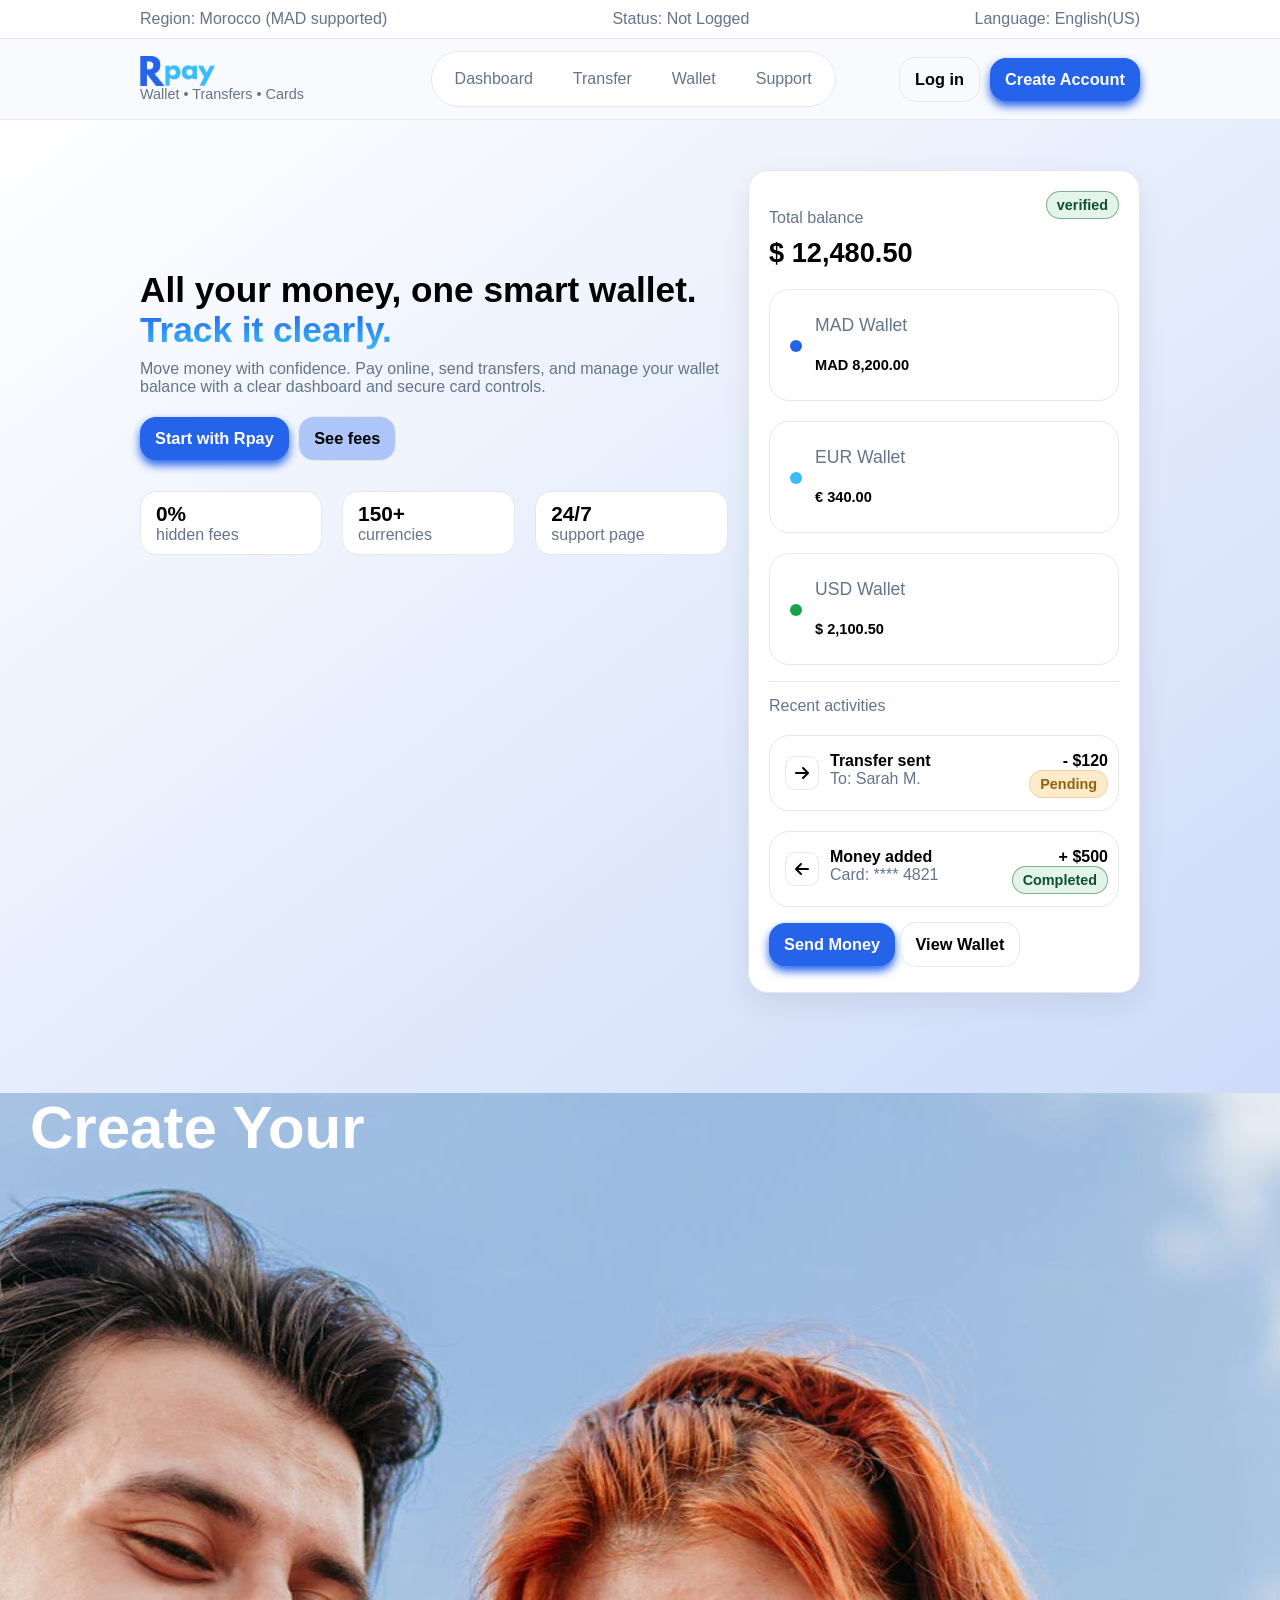
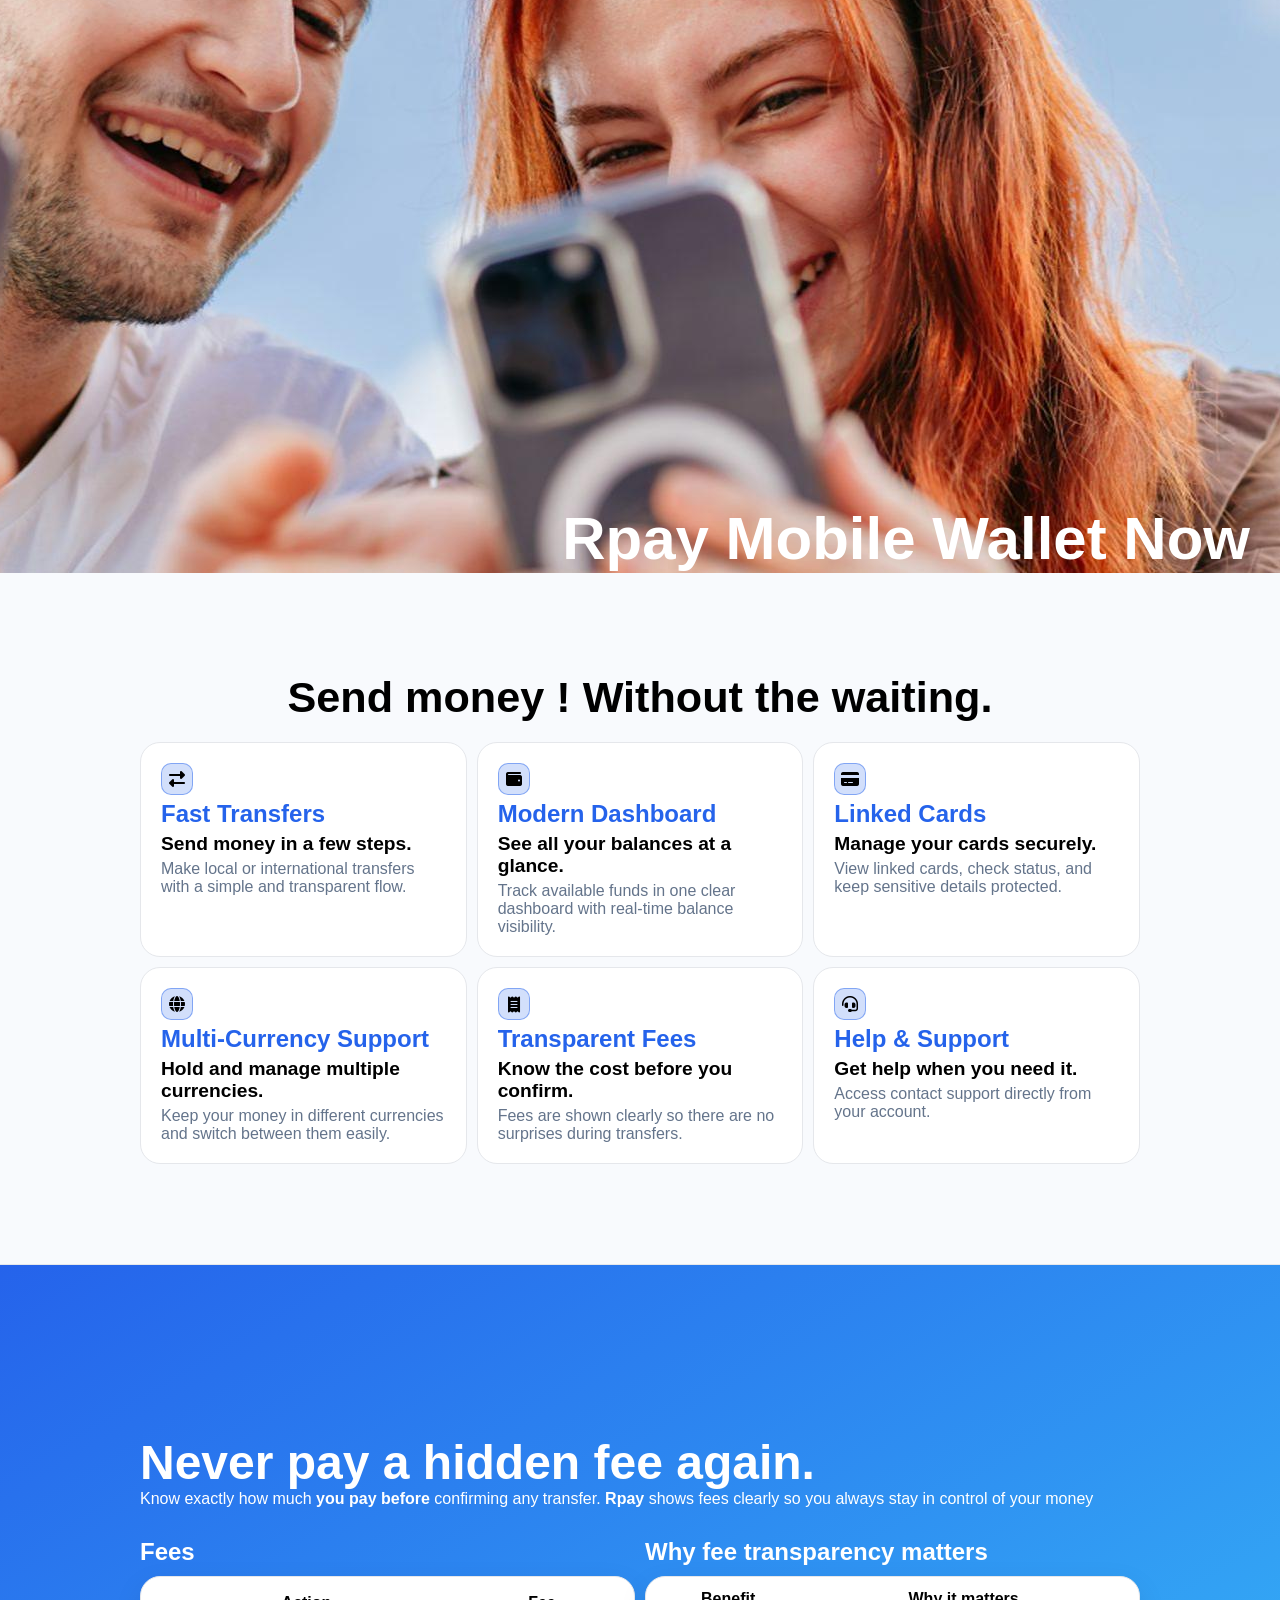
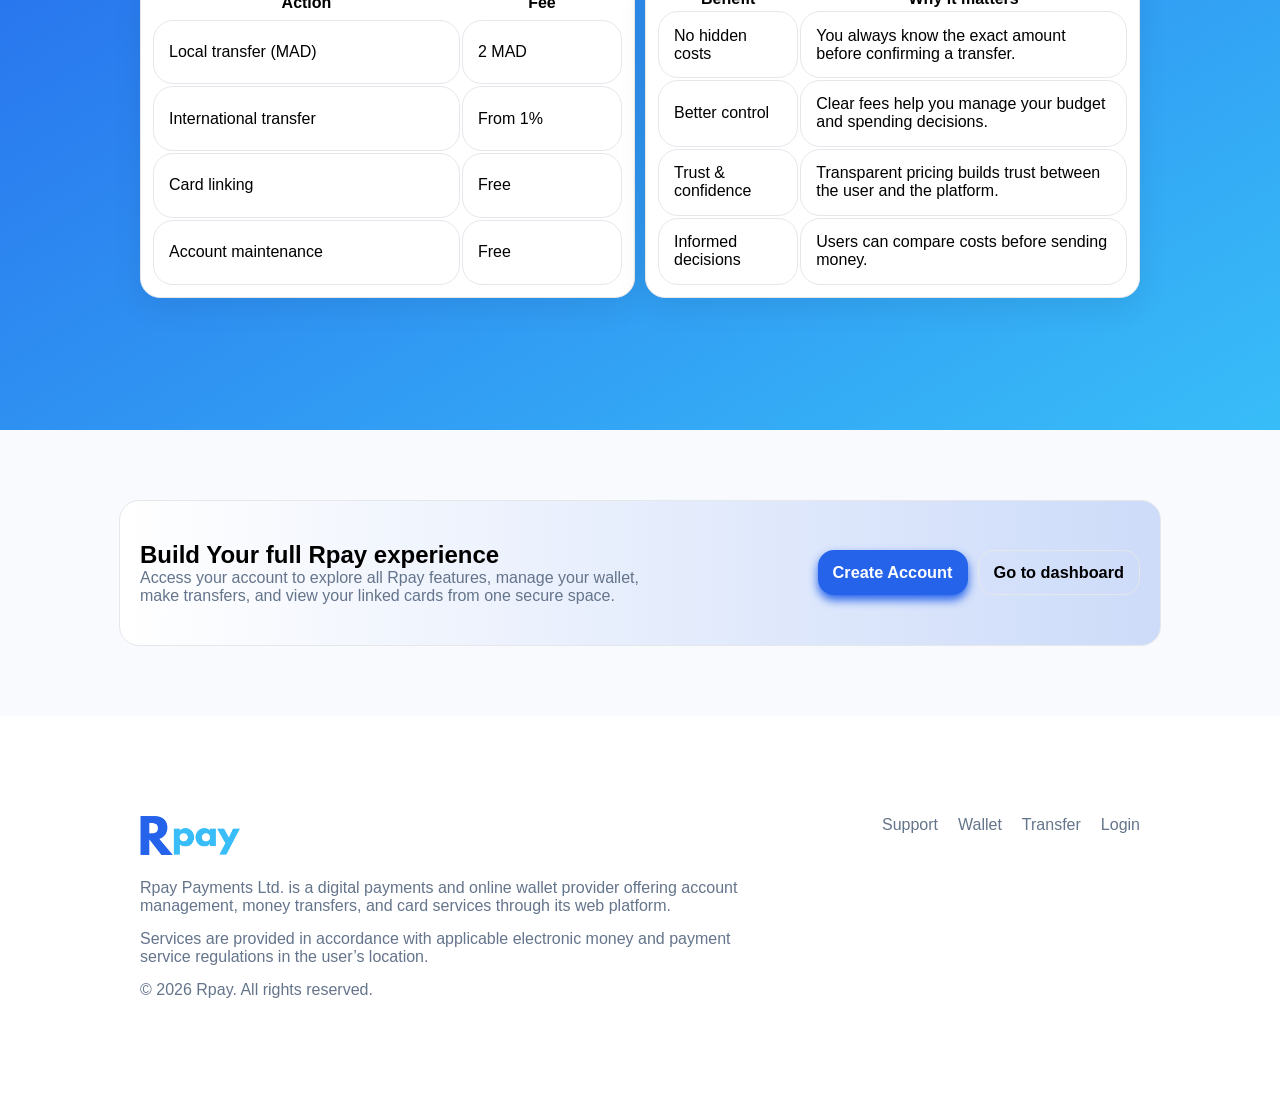
==== index.html @ e9b0b9bc "init" ====
<!DOCTYPE html>
<html lang="en">
<head>
    <meta name="Author" content="Mohammed Rahali">
    <meta name="Description" 
       content="Rpay is a modern digital wallet and online banking interface that allows users to manage balances,
        view linked cards, transfer money, and access secure financial tools through a clean and responsive web design.">
    <meta name="keywords" content="Rpay, pay, rahali pay, Wallet, Online bank">
    <meta name="viewport" content="width=device-width, initial-scale=1.0">
    <meta charset="UTF-8">
    <title>Rpay: The international Bank and Mobile Wallet</title>
    <link rel="icon" href="assets/icon/R-logo.png">
    <meta name="theme-color" content="#2563EB">
    <!-- StyleSheets -->
    <link rel="stylesheet" href="https://cdnjs.cloudflare.com/ajax/libs/font-awesome/6.5.1/css/all.min.css">
    <link rel="stylesheet" href="assets/styles/root.css">
    <link rel="stylesheet" href="assets/styles/index.css">
</head>
<body>
    <div class="home-entry-animation"><img src="assets/img/logos/Rpay.png"></div>
    <header>
            <div class="container">
                <p>Region: Morocco (MAD supported)</p>
                <p>Status: Not Logged</p>
                <p>Language: English(US)</p>
            </div>
    </header>
    
    <nav class="sticky-nav">
        <div class="container">
                <nav class="nav1">
                    <a href="index.html">
                        <img src="assets/img/logos/Rpay.png" alt="Rpay">
                        <span>Wallet • Transfers • Cards</span>
                    </a>
                </nav>

                <input type="radio" name="menu" id="hide-menu">
                <input type="radio" name="menu" id="open-nav2">
                <input type="radio" name="menu" id="open-nav3">
                <label for="hide-menu" class="btn btn-light"><i class="fa-solid fa-xmark"></i></label>
                <div class="phone-menu-togglers">
                    <label for="open-nav2" class="btn btn-light"><i class="fa-solid fa-bars"></i></label>
                    <label for="open-nav3" class="btn btn-primary"><i class="fa-solid fa-user"></i></label>
                </div>
                
                <nav class="nav2">
                       <a href="customer/Auth.html">Dashboard</a>
                        <a href="customer/Auth.html">Transfer</a>
                        <a href="customer/Auth.html">Wallet</a>
                        <a href="customer/Auth.html">Support</a> 
                </nav>

                <nav class="nav3">
                    <a href="customer/Auth.html" class="btn btn-light">Log in</a>
                    <a href="customer/Auth.html" class="btn btn-primary">Create Account</a>
                </nav>
            </div>
        </div>
    </nav>
    <main>
        <!-- Section 1 : Home -->
        <section id="home">
            <div class="container">
                <div class="grid-container">
                    <div class="grid-left">
                        <h1>All your money, one smart wallet.</h1>
                        <h2>Track it clearly.</h2>
                        <p>Move money with confidence. Pay online, send transfers, and manage your wallet balance with a clear dashboard and secure card controls.</p>
                        <p>
                            <a href="#signup" class="btn btn-primary">Start with Rpay</a>
                            <a href="#fees" class="btn btn-light primary-hover">See fees</a>
                        </p>
                        <div class="cards">
                            <div class="card">
                                <h1>0%</h1>
                                <p>hidden fees</p>
                            </div>
                            <div class="card">
                                <h1>150+</h1>
                                <p>currencies</p>
                            </div>
                            <div class="card">
                                <h1>24/7</h1>
                                <p>support page</p>
                            </div>
                        </div>
                    </div>
                    <div class="grid-right">
                        <div class="preview-card">
                            <p class="badge badge-success verified">verified</p>
                            <p>Total balance</p>
                            <h1>$ 12,480.50</h1>
                            <div class="balance">
                                <span class="disc disc-primary"></span>
                                <p>MAD Wallet</p>
                                <h5>MAD 8,200.00</h5>
                            </div>
                            <div class="balance">
                                <span class="disc disc-accent"></span>
                                <p>EUR Wallet</p>
                                <h5>€ 340.00</h5>
                            </div>
                            <div class="balance">
                                <span class="disc disc-success"></span>
                                <p>USD Wallet</p>
                                <h5>$ 2,100.50</h5>
                            </div>
                            <span class="line"></span>
                            <p>Recent activities</p>

                            <div class="activities">
                                <span class="operation-icon"><i class="fa-solid fa-arrow-right"></i></span>
                                <div>
                                    <h1 class="operation">Transfer sent</h1>
                                    <p>To: Sarah M.</p>
                                </div>
                                <div>
                                    <h1>- $120</h1>
                                    <p class="badge badge-warning">Pending</p>
                                </div>
                            </div>
                            <div class="activities">
                                <span class="operation-icon"><i class="fa-solid fa-arrow-left"></i></span>
                                <div>
                                    <h1 class="operation">Money added</h1>
                                    <p>Card: **** 4821</p>
                                </div>
                                <div>
                                    <h1>+ $500</h1>
                                    <p class="badge badge-success">Completed</p>
                                </div>
                            </div>
                            <div class="options">
                                <a href="customer/Auth.html" class="btn btn-primary">Send Money</a>
                                <a href="customer/Auth.html" class="btn btn-light">View Wallet</a>
                            </div>
                        </div>
                    </div>
                </div>
            </div>
        </section>

        <!-- Section 2 : Join Us -->
         <section id="join-us">
            <h1 class="top">Create Your</h1>
            <h1 class="bottom">Rpay Mobile Wallet Now</h1>
         </section> 

         <!-- Section 3 : Features   -->
          <section id="features">
            <div class="container">
                <strong>Send money ! Without the waiting.</strong>
                <div class="grid-container">
                    <div class="grid-item">
                        <i class="fa-solid fa-right-left"></i>
                        <h1>Fast Transfers</h1>
                        <h2>Send money in a few steps.</h2>
                        <p>Make local or international transfers with a simple and transparent flow.</p>
                    </div>
                    <div class="grid-item">
                        <i class="fa-solid fa-wallet"></i>
                        <h1>Modern Dashboard</h1>
                        <h2>See all your balances at a glance.</h2>
                        <p>Track available funds in one clear dashboard with real-time balance visibility.</p>
                    </div>
                    <div class="grid-item">
                        <i class="fa-solid fa-credit-card"></i>
                        <h1>Linked Cards</h1>
                        <h2>Manage your cards securely.</h2>
                        <p>View linked cards, check status, and keep sensitive details protected.</p>
                    </div>
                    <div class="grid-item">
                        <i class="fa-solid fa-globe"></i>
                        <h1>Multi-Currency Support</h1>
                        <h2>Hold and manage multiple currencies.</h2>
                        <p>Keep your money in different currencies and switch between them easily.</p>
                    </div>
                    <div class="grid-item">
                        <i class="fa-solid fa-receipt"></i>
                        <h1>Transparent Fees</h1>
                        <h2>Know the cost before you confirm.</h2>
                        <p>Fees are shown clearly so there are no surprises during transfers.</p>
                    </div>
                    <div class="grid-item">
                        <i class="fa-solid fa-headset"></i>
                        <h1>Help & Support</h1>
                        <h2>Get help when you need it.</h2>
                        <p>Access contact support directly from your account.</p>
                    </div>
                </div>
            </div>
          </section>

         <!-- Section 4 : Fees   -->
          <section id="fees">
            <div class="container">
                <h1>Never pay a hidden fee again.</h1>
                <p class="description">
                    Know exactly how much <strong>you pay before</strong> confirming any transfer.
                    <strong>Rpay</strong> shows fees clearly so you always stay in control of your money
                </p>
                <div class="grid-container">
                    <div class="grid-item">
                        <h2>Fees</h2>
                        <table>
                            <tr>
                                <th>Action</th>
                                <th>Fee</th>
                            </tr>
                            <tr>
                                <td>Local transfer (MAD)</td>
                                <td>2 MAD</td>
                            </tr>
                            <tr>
                                <td>International transfer</td>
                                <td>From 1%</td>
                            </tr>
                            <tr>
                                <td>Card linking</td>
                                <td>Free</td>
                            </tr>
                            <tr>
                                <td>Account maintenance</td>
                                <td>Free</td>
                            </tr>
                        </table>
                    </div>
                    <div class="grid-item">
                        <h2>Why fee transparency matters</h2>
                        <table>
                            <tr>
                                <th>Benefit</th>
                                <th>Why it matters</th>
                            </tr>
                            <tr>
                                <td>No hidden costs</td>
                                <td>You always know the exact amount before confirming a transfer.</td>
                            </tr>
                            <tr>
                                <td>Better control</td>
                                <td>Clear fees help you manage your budget and spending decisions.</td>
                            </tr>
                            <tr>
                                <td>Trust & confidence</td>
                                <td>Transparent pricing builds trust between the user and the platform.</td>
                            </tr>
                            <tr>
                                <td>Informed decisions</td>
                                <td>Users can compare costs before sending money.</td>
                            </tr>
                        </table>
                    </div>
                </div>
            </div>
          </section>

        <!-- Section 6: SignUp   -->
          <section id="signup">
            <div class="container">
                <div class="left">
                    <h1>Build Your full Rpay experience</h1>
                    <p>Access your account to explore all Rpay features, manage your wallet, make transfers, and view your linked cards from one secure space.</p>
                </div>
                <div class="right">
                        <a href="customer/Auth.html" class="btn btn-primary">Create Account</a>
                        <a href="customer/Auth.html" class="btn btn-light">Go to dashboard</a>
                </div>
            </div>
          </section>
    </main>

    <footer>
        <div class="container">
            <div class="left">
                <a href="index.html"><img src="assets/img/logos/Rpay.png" alt=""></a>
                <p class="copyright">Rpay Payments Ltd. is a digital payments and online wallet provider offering account management, money transfers, and card services through its web platform.</p>
                <p class="copyright">Services are provided in accordance with applicable electronic money and payment service regulations in the user’s location.</p>
                <p>© 2026 Rpay. All rights reserved.</p>
            </div>
            <div class="right">
                <a href="customer/Auth.html">Support</a>
                <a href="customer/Auth.html">Wallet</a>
                <a href="customer/Auth.html">Transfer</a>
                <a href="customer/Auth.html">Login</a>
            </div>
        </div>
    </footer>
</body>
</html>
---- assets/styles/root.css ----
:root{
    --white: #ffffff;
    --black: #000000;
    --bg: #F5F7FB;
    --bg-secondary: #f6f8fcbf;
    --bg-muted : #ffffff9e;

    --scrollbar: #2564ebcc;

    --muted: #64748B;
    --accent: #38BDF8;
    --accent-light: #38bff87e;

    --primary: #2563EB;
    --primary-dark: #1E293B;
    --primary-darker: #0F172A;
    --primary-light: #2564eb77;
    --primary-lightest: #2564eb34;
    --primary-hover: #2564eb54;
    --success: #16A34A;
    --success-light: #0e612c77;
    --success-lightest: #16a34a1e;
    --success-dark: #0f5132;

    --warning: #F59E0B;
    --warning-light: #b8770735;
    --warning-lightest: #f59f0b35;
    --warning-dark: #956107;

    --danger: #DC2626;
    --danger-light: #f62a2a34;
    --danger-lightest: #a41d1d34;
    --danger-dark: #821616;

    --border: solid 1px #E5E7EB;
    --shadow: 0 10px 30px #02061714;

    --gradient: linear-gradient(to right bottom, var(--white), var(--primary-lightest));

    --radius-btn: 16px;
    --radius-card: 20px;
    --radius-badge: 40px;

    --font-arial : Segoe UI, Roboto, Arial, sans-serif;
    --font-sans-Rpay : Rpay-Sans-Big-Medium-Regular;

    --glass-bg : rgba(255, 255, 255, 0.15);
    --glass-bd : solid 1px rgba(255, 255, 255, 0.22);
    --glass-blur : blur(10px);

    --anim-fade          : fade           1.2s ease-in-out backwards 4s;
    --anim-fade-to-top   : fade-to-top    0.8s ease-in-out backwards 4s;
    --anim-fade-to-bottom: fade-to-bottom 0.8s ease-in-out backwards 4s;
    --anim-fade-to-right : fade-to-right  0.8s ease-in-out backwards 4s;
    --anim-fade-to-left  : fade-to-left   0.8s ease-in-out backwards 4s;
    --anim-scrollbar     : scrollbar        1s ease-in-out backwards 5s;
    --anim-box-modal     : fade-boxmodal    1s ease-in-out backwards;
    --anim-entry-home    : Entry            2s ease-in-out both      2.8s;
    --anim-entry-customer: Entry            1.5s ease-in-out both      3.2s;
    --anim-entry-logo    : fade-to-top    0.7s ease-in-out;
    --anim-load-bar      : loadbar 2s cubic-bezier(0.39, 0.575, 0.565, 1) 2;
}
@font-face {
    font-family: Rpay-Sans-Big-Medium-Regular;
    src: url(../fonts/Rpay-Sans-Big-Medium-Regular.ttf);
    font-style: normal;
}
*{
    margin: 0;
    padding: 0;
}
html{
    scrollbar-color: var(--primary-light) transparent;
    scrollbar-width:thin;
    scroll-behavior: smooth;
    font-size: 16px;
}
body{
    font-family: var(--font-arial);
    color: var(--muted);
}
body::selection{
    background-color: var(--primary-light);
    color: var(--white);
}
a{
    display: inline-block;
    text-decoration: none;
    color: var(--muted);
}
[type="radio"], [type="checkbox"]{
    display: none;
}
.hidden{
    display: none;
    opacity: 0;
}
i.icon{
    margin-right: 7px;
}

/*Default Button*/
.btn{
    text-decoration: none;
    border-radius: var(--radius-btn);
    border: var(--border);
    padding: 12px 15px;
    display: inline-flex;
    justify-content: center;
    align-items: center;
    white-space: nowrap;
    font-weight: 600;
}
.btn-primary{
    border: none;
    background-color: var(--primary);
    color:var(--white);
    font-size: 1.02rem;
    transition: all 0.2s ease;
    cursor: pointer;
    font-weight: bold;
    box-shadow: 0 5px 10px var(--primary);
}
.btn-primary:hover{
    filter: brightness(90%);
    transform: translateY(-1.5px);
}
.btn-light{
    background-color: transparent;
    color:var(--black);
    font-size: 1.02rem;
    transition: all 0.2s ease;
    cursor: pointer;
}
.btn-light:hover{
    border: solid 1px var(--primary-hover);
    background-color: var(--white);
    transform: translateY(-1.5px);
}
.btn-danger{
    background-color: var(--white);
    color:var(--danger);
    font-size: 1.02rem;
    transition: all 0.2s ease;
    cursor: pointer;
    font-weight: bold;
    border: solid 1px var(--danger-light);
}
.btn-danger:hover{
    background-color: var(--danger);
    color: var(--white);
}
.btn-primary:active,
.btn-light:active,
.btn-danger:active{scale: 1.05;}
/* Badges */
.badge{
    display: inline-block;
    padding: 5px 10px;
    font-weight: 700;
    border-radius: var(--radius-badge);
    font-size: 0.9rem;
    display: flex;
    justify-content: center;
    align-items: center;
}
.badge-success{
    background-color: var(--success-lightest);
    color: var(--success-dark);
    border: solid 1px var(--success-light);
}
.badge-warning{
    background-color: var(--warning-lightest);
    color: var(--warning-dark);
    border: solid 1px var(--warning-light);
}
.badge-danger{
    background-color: var(--danger-lightest);
    color: var(--danger-dark);
    border: solid 1px var(--danger-light);
}

/* Symboles and icons*/


/* Line */
.line{
    display: block;
    width: 100%;
    height: 0.5px;
    border-bottom: var(--border);
}

/* Disc icon */
.disc{
    display: inline-block;
    width: 12px; height: 12px;
    border-radius: 50%;
}
.disc-primary{
    background-color: var(--primary);
}
.disc-success{
    background-color: var(--success);
}
.disc-warning{
    background-color: var(--warning);
}
.disc-danger{
    background-color: var(--danger);
}
.disc-accent{
    background-color: var(--accent);
}

/* Icon of operation */
[class*="operation-icon"]{
    position: absolute;
}

.operation-icon{
    place-content: center;
    display: grid;
    height: 32px;
    width: 32px;
    border: var(--border);
    border-radius: 10px;
    font-weight: 700; 
     color: var(--black);
}

/* with and height values */
.w-25 {width: 25%}
.w-50 {width: 50%}
.w-75 {width: 75%}
.w-100{width: 100%}
.h-25 {height: 25%}
.h-50 {height: 50%}
.h-75 {height: 75%}
.h-100{height: 100%}

/* Customer header */
.header{
    z-index: 1000;
    position: fixed;
    top: 0;
    left: 0;
    width: 100%;
    height: 50px;
    backdrop-filter: blur(3px);
    background-color: var(--white);
    padding: 10px 40px;
    display: flex;
    justify-content: space-between;
    align-items: center;
}
.header-nav1 img{
    width: 100px;
    display: block;
    position: relative;
}
.header-nav2{
    display: flex;
    justify-content: space-between;
    align-items: center;
    flex-grow: 1;
    max-width: 600px;
    border: var(--border);
    border-radius: var(--radius-badge);
    padding: 5px;
}
.header-nav2 a{
    color: var(--primary);
    font-weight: bold;
    border: var(--border);
    padding: 10px 18px ;
    border-radius: var(--radius-badge);
    transition: all 0.3s ease-in-out;
    font-size: 0.8rem;
}
.header-nav2 a:hover{
    background-color: var(--primary-hover);
}
.active{
    color: var(--white) !important;
    background-color: var(--primary) !important;
    pointer-events: none !important;
}
.active:hover{
    background-color: var(--primary);
}
.header-nav3{
    display: flex;
    justify-content: space-between;
    align-items: center;
    margin-right: 70px;
    gap: 10px;
}
.header-nav3 img{
    display: block;
    width: 45px;
    padding: 2px;
    border-radius: 50%;
    border: solid 2px var(--primary);
}
.header-nav3 a{
    font-size: 0.8rem;
}

/* Customer Side Navigation */
.flex-menu-container{
    position: fixed;
    width: 100vw;
    top: 70px;
    height: calc(100vh - 110px);
    display: flex;
    align-items: stretch;
}
.aside-menu{
    height: calc(100vh - 110px);
    max-width: 240px;
    background-color: var(--white);
    display: flex;
    flex-direction: column;
    justify-content: space-between;
    align-items: stretch;
    padding: 20px 10px;
    overflow: hidden;
    width: 70px;
    transition: width 0.5s ease-in-out ;
}
.aside-menu:hover{
    width: 100%;
}
.aside-menu .top, .aside-menu .bottom{
    display: flex;
    flex-direction: column;
    justify-content: space-between;
    align-items: stretch;
    gap: 10px;
    color: var(--primary);
    white-space: nowrap;
    margin-top: 10px;
}
.search-menu{
    position: relative;
}
.search-menu i{
    position: absolute;
    top: 19px;
    left: 10px;
    color: var(--white);
    pointer-events: none;
}
.search-menu input{
    height: 55px;
    border-radius: var(--radius-badge);
    padding: 5px 10px 5px 60px;
    border: none;
    width: 100%;
    background-color: var(--primary);
    color: var(--white);
    font-size: 1rem;
}
.search-menu input:focus{
    outline: none;
    background-color: var(--white);
    border: solid 2px var(--primary);
    color: var(--primary);
}
.search-menu input:focus + i{
    color: var(--primary);
}
.search-menu input:hover{
    background-color: var(--white);
    border: solid 2px var(--primary);
    color: var(--primary);
}
.search-menu input:hover + i{
    color: var(--primary);
}
.user-card a{
    display: flex;
    align-items: center;
    padding: 10px 0 10px 0 !important;
}
.user-card img{
    display: block;
    width: 45px;
    padding: 2px;
    border-radius: 50%;
    border: solid 2px var(--primary);
    margin: 0 20px 0 8px;
}
.user-card p{
    font-weight: normal;
    font-size: 0.9rem;
    color: var(--muted);
}
.aside-menu .top a{
    color: var(--primary);
    font-weight: bold;
    padding: 15px 10px ;
    border-radius: var(--radius-badge);
    transition: all 0.3s ease-in-out;
}
.aside-menu .top a:hover{
    background-color: var(--primary-hover);
}
.aside-menu i{
    margin: 0 50px 0 17px;
}
.aside-menu .bottom a{
    font-weight: bold;
    padding: 12px 10px ;
    border-radius: var(--radius-btn);
}
.main-container{
    height: calc(100vh - 130px);
    max-width: calc(100vw - 155px);
    flex-grow: 1;
    border-radius: var(--radius-card);
    background-image: var(--gradient);
    padding: 20px;
    margin: 10px 10px 0 11px;
    box-shadow: var(--shadow);
    overflow: auto;
    transition: width 0.2s ease-in-out;
}
#navbar-toggler:checked ~ .aside-menu{
    width: 100%;
}
.path{
    margin: 10px 0 30px;
    justify-self: flex-start;
}
@media screen and (max-width:1300px){
    .path{
        margin-left: 20px;
        margin-top: 20px;
    }
}
@media screen and (max-width:1000px){
    .hidden-phone{
        display: none;
    }
    .header{
        padding: 0px 10px;
    }
    .header-nav1 img{
        width: 80px;
    }
    .header-nav2{
        display: none;
    }
    .header-nav3{
        margin-right: 20px;
    }
    .header-nav3 img{
        width: 35px;
    }
    .btn{
        font-size: 0.8rem;
    }
    /* main and adaptative menu*/
    .aside-menu{
        position: fixed;
        top: 50px;
        height: calc(100vh - 50px);
        width: 100%;
        transition: width 0.3s ease-in-out ;
    }
    .aside-menu:hover + .main-container{
        width: 100%;
        margin-left: 0;
    }
    .navbar-toggler-phone{
        opacity: 1;
        height: 12.5px ;
        z-index: 1000;
        display: block;
        position: fixed;
        top: 6px;
        right: 115px;
        display: flex;
        justify-content: center;
        align-items: center;
    }
    .aside-menu{
        display: none;
        z-index: 9999;
        height: calc(100vh - 50px);
    }
    .aside-menu .top {
        font-size: 1rem;
        gap: 10px;
    }
    .aside-menu .top, .aside-menu .bottom{
        padding-right: 20px;
    }
    #navbar-toggler:checked ~ .aside-menu{
        display: block;
        max-width: 100%;
        width: 100%;
    }
    .flex-menu-container{
        top: 50px;
        height: calc(100vh - 50px);
    }
    .main-container{
        margin: 0;
        padding: 0;
        min-width: 100%;
        height: 100%;
        border-radius: 0;
    }
}

/* Footer design */

.footer{
    width: 100%;
    padding: 100px 0px;
    display: flex;
    justify-content: center;
}
[alt="footer-logo"]{
    width: 100px;
    margin-bottom: 20px;
}
.footer .copyright{
    max-width: 1000px;
    margin-bottom: 15px;
}
.footer .right{
    align-self: flex-start;
    display: flex;
    gap: 20px;
}
.footer a{
    transition: all 0.2s ease;
}
.footer a:hover{
    text-decoration: underline;
    color: var(--black);
}
@media screen and (max-width:1000px){
    .footer{
        margin: auto;
        width: 92%;
        flex-wrap: wrap;
        gap: 30px;
    }
    .footer .right{
        order: -1;
    }
}

/* Style Entry of Home Page */
.home-entry-animation{
    z-index: 9999;
    position: fixed;
    background-color: rgba(255, 255, 255, 0.4);
    backdrop-filter:var(--glass-blur);
    width: 100vw;
    height: 100vh;
    display: grid;
    place-content: center;
    visibility: hidden;
}.home-entry-animation img{width: 100px;}

/* Style Entry of Customer Page */
.customer-entry-animation{
    z-index: 9999;
    position: fixed;
    background-color: rgba(255, 255, 255, 0.4);
    backdrop-filter:var(--glass-blur);
    width: 100vw;
    height: 100vh;
    display: grid;
    justify-items: center;
    place-content: center;
    gap: 20px;
    visibility: hidden;
}.customer-entry-animation img{width: 150px;}

.customer-entry-animation .load-bar{
    width: 220px;
    height: 10px;
    background-color: var(--primary);
    border-radius: var(--radius-badge);
    margin: 0;
    position: relative;
    padding: 1px 0px;
}
.customer-entry-animation .load-bar span{
    display: inline-block;
    height: 70%;
    width: 50px;
    background-color: var(--white);
    border-radius: var(--radius-badge);
    position: absolute;
    left: 2px;
    top: 1.5px;
}

/* Animations keyframes ????*/
@keyframes fade {from{opacity: 0;scale: 0.95}to{opacity: 1;scale: 1}}
@keyframes fade-to-top {
    from{
        opacity: 0;
        transform: translateY(50px);
    }
    to{
        opacity: 1;
        transform: translateY(0px);
    }
}
@keyframes fade-to-bottom {
    from{
        opacity: 0;
        transform: translateY(-50px);
    }
    to{
        opacity: 1;
        transform: translateY(0px);
    }
}
@keyframes fade-to-right {
    from{
        opacity: 0;
        transform: translateX(-50px);
    }
    to{
        opacity: 1;
        transform: translateX(0px);
    }
}
@keyframes fade-to-left {
    from{
        opacity: 0;
        transform: translateX(50px);
    }
    to{
        opacity: 1;
        transform: translateX(0px);
    }
}
@keyframes scrollbar {from{scrollbar-color: transparent transparent;}}
@keyframes fade-boxmodal {from{opacity: 0}to{opacity: 1}}
@keyframes Entry {
    0%{
        visibility: visible;
    }
    99%{
        visibility: hidden;
        opacity: 0;
    }
    100%{
        display: none;
        opacity: 0;
        visibility: hidden;
    }
}
@keyframes loadbar {
    0%{transform: translateX(0)}
    50%{transform: translateX(167px)}
    100%{transform: translateX(0)}
}

/* Scrollbar Animation */
html{animation: var(--anim-scrollbar)}
/* Home page Animation */
.sticky-nav .nav1{animation: var(--anim-fade-to-right)}
.sticky-nav .nav2{animation: var(--anim-fade)}
.sticky-nav .nav3{animation: var(--anim-fade-to-left)}
.phone-menu-togglers{animation: var(--anim-fade-to-left)}
#home .grid-left{animation: var(--anim-fade)}
#home .grid-right{animation: var(--anim-fade-to-top)}
.home-entry-animation{animation: var(--anim-entry-home)}
.home-entry-animation img{animation: var(--anim-entry-logo)}
/* Login page animation */
section.left-section{animation: var(--anim-fade-to-right)}
section.right-section{animation: var(--anim-fade-to-left)}
.forgot-modal{animation: var(--anim-box-modal)}
.box-modal{animation: var(--anim-entry-logo)}
/* Navigation section animation */
.header-nav1{animation: var(--anim-fade-to-right)}
.header-nav2{animation: var(--anim-fade)}
.header-nav3{animation: var(--anim-fade-to-left)}
.aside-menu .top{animation: var(--anim-fade-to-bottom)}
.aside-menu .bottom{animation: var(--anim-fade-to-top)}
@media screen and (max-width:1000px){.aside-menu .top{animation:none}.aside-menu .bottom{animation:none}}
.navbar-toggler-phone{animation: var(--anim-fade);animation-delay: 0;}
.path{animation: var(--anim-fade-to-right)}
.grid-item{animation: var(--anim-fade-to-top)}
/* Transaction page animation */
.main-container section{animation: var(--anim-fade)}
.main-container section + .grid-container{animation: var(--anim-fade-to-top)}
/* Support page animation */
.main-container header{animation: var(--anim-fade-to-top)}
.flex-container{animation: var(--anim-fade-to-top)}
/* Entry Animation */
.customer-entry-animation{animation: var(--anim-entry-customer)}
.customer-entry-animation img{animation: var(--anim-entry-logo)}
.customer-entry-animation .load-bar{animation: var(--anim-entry-logo)}
.customer-entry-animation .load-bar span{animation: var(--anim-load-bar)}
---- assets/styles/index.css ----
html{
    scrollbar-color: var(--scrollbar) var(--primary-hover);
}
.container{
    width: 90%;
    max-width: 1000px;
    display: flex;
    justify-content: space-between;
    align-items: center;
}

/* First header */
header{
    display: flex;
    justify-content: center;
    align-items: center;
    padding: 10px 0px;
    border-bottom: var(--border);
    color: var(--muted);
}

/* Second header */
.sticky-nav{
    z-index: 1000;
    display: flex;
    justify-content: center;
    align-items: center;
    height: 80px;
    border-bottom: var(--border);
    background-color: var(--bg-secondary);
    backdrop-filter: blur(3px);
    position: sticky;
    top: 0;
}
[type="radio"]{
    display: none;
}
.sticky-nav label{
    cursor: pointer;
    display: none;
    margin-left: 10px;
}
/* first navigation part*/
.nav1 a{
    display: flex;
    flex-direction: column;
    text-decoration: none;
}
.nav1 img{
    width: 75px;
}
.nav1 span{
    font-size:0.9rem;
    color: var(--muted);
}


/* second navigation part*/
.nav2{
    z-index: 1200;
    background-color: var(--white);
    border: var(--border);
    border-radius: 30px;
    padding: 8px 8px;
    display: flex;
    justify-content: space-between;
    align-items: center;
    gap: 10px;
}
.nav2 a{
    text-decoration: none;
    color: var(--muted);
    padding: 10px 15px;
    border-radius: 30px;
}
.nav2 a:hover{
    background-color: var(--primary-hover);
    color: black;
    transition: all 0.2s ease;
}

/* Third navigation part (button by root)*/
.nav3{
    display: flex;
    justify-content: space-between;
    align-items: center;
    gap: 10px;
}



/* Main content */

main{
    width: 100%;
    display: flex;
    flex-direction: column;
    align-items: center;
    justify-content: center;
    background-color: var(--bg-secondary);
}

/* Section 1 : Home */
#home{
    width: 100%;
    background-image: linear-gradient(to right bottom, var(--white), var(--primary-lightest));
    padding-bottom: 100px;
    display: flex;
    justify-content: center;
}

#home .grid-container{
    display: grid;
    grid-template-columns: 1.2fr 0.8fr;
    gap: 20px;
    margin-top: 50px;
}
.grid-left{
    padding-top: 100px;
}
.grid-left h1{
    font-size: 2.2rem;
    color: var(--black);
}
.grid-left h2{
    font-size: 2.2rem;
    color: transparent;
    background-image: linear-gradient(to bottom, var(--primary), var(--accent));
    background-clip: text;
}
.grid-left p{
    margin: 10px 0px 20px;
}
.primary-hover{
    background-color: var(--primary-hover);
    margin-left: 5px;
}
.cards{
    display: flex;
    justify-content: flex-start;
    flex-wrap: wrap;
    gap: 20px;
    margin-top: 30px;
}
.card{
    flex-grow: 1;
    border: var(--border);
    border-radius: var(--radius-btn);
    background-color: var(--white);
    padding: 10px 15px;
}
.card h1{
    font-size: 1.3rem;
    color: var(--black);
}
.card p{
    margin: 0;
}

/* Previw Card */
.preview-card{
    background-color: var(--white);
    border-radius: var(--radius-card);
    border: var(--border);
    box-shadow: var(--shadow);
    padding: 20px;
    display: flex;
    flex-direction: column;
    align-items: flex-start;
    justify-content: center;
}
.verified{
    align-self: flex-end;
}
.verified + p{
    margin-top: -10px;
}
.preview-card h1{
    color: var(--black);
    font-weight: 900;
    font-size: 1.7rem;
    margin: 10px 0px;
}

.balance{
    align-self: stretch;
    position: relative;
    border: var(--border);
    padding: 15px 45px;
    font-size: 1.1rem;
    line-height: 40px;
    border-radius: var(--radius-card);
    margin: 10px 0;
}
.disc{
    position: absolute;
    top: 45%;
    left: 20px;
}
.balance h5{
    color: var(--black);
}
.line{
    margin: 5px 0;
}
.line + p{
    margin: 10px 0;
}
.activities{
    border: var(--border);
    align-self: stretch;
    border-radius: var(--radius-card);
    display: flex;
    justify-content: space-between;
    margin: 10px 0;
    height: 50px;
    position: relative;
    padding: 12px 10px 12px 60px;
}
/* Icons Created in root style */
.activities span{
    top: 20px;
    left: 15px;
}
.activities h1{
    color: var(--black);
    text-align: right;
    font-size: 1rem;
    font-weight: 700;
    margin: 0;
    margin-top: 4px;
}
.activities .operation{
    text-align: left;
}
.preview-card .options{
    margin: 5px 0px;
}


/* Section 2 : Join Us */
#join-us{
    height: 120vh;
    width: 100%;
    background-image: url('../img/media1.png');
    background-attachment: cover;
    background-position: center;
    color: var(--white);
    font-size: 2.5rem;
    display: flex;
    flex-direction: column;
    justify-content: space-between;
    align-items: flex-end;
    position: relative;
}
#join-us .top{
    align-self: flex-start;
    position: sticky;
    top: 75px;
    margin-left: 30px;
}
#join-us .bottom{
    margin-right: 30px;
}


/* Section 3 : Features */
#features{
    width: 100%;
    border-bottom: var(--border);
    display: flex;
    flex-direction: column;
    align-items: center;
    justify-content: center;
    padding: 100px 0px ;
}
#features .container{
    flex-direction: column;
}
#features strong{
    font-weight: 700;
    font-size: 2.7rem;
    color: var(--black);
    margin-bottom: 20px;
}
#features .grid-container{
    display: grid;
    grid-template-columns: repeat(3,1fr);
    gap: 10px;
}
#features .grid-item{
    border: var(--border);
    border-radius: var(--radius-card);
    background-color: var(--white);
    padding: 20px;
}

 #features .grid-item i{
    background-color: var(--primary-lightest);
    border: solid 1px var(--primary-light);
    border-radius: 10px;
    color: var(--black);
    place-content: center;
    display: grid;
    height: 30px;
    width: 30px;
}
#features .grid-item h1{
    color: var(--primary);
    margin: 5px 0px;
}
#features .grid-item h2{
    color: var(--black);
    margin-bottom: 5px;
    font-size: 1.2rem;
}


/* Section 4 : Fees */
#fees{
    padding: 170px 0px;
    width: 100%;
    background-image: linear-gradient(to right bottom, var(--primary), var(--accent));
    display: flex;
    justify-content: center;
    align-items: center;
}
#fees .container{
    flex-direction: column;
    align-items: flex-start;
}
#fees .grid-container{
    display: grid;
    grid-template-columns: 1fr 1fr;
    gap: 10px;
}
#fees h1{
    font-weight: 700;
    font-size: 3rem;
    color: var(--white);
    margin: 0;
}
#fees .description{
    margin-bottom: 30px;
    color: var(--white);
}

#fees .grid-item h2{
    color: var(--white);
    margin-bottom: 10px;
}
table{
    width: 100%;
    height: 100%;
    border: var(--border);
    border-radius: var(--radius-card);
    padding: 10px;
    background-color: var(--white);
    box-shadow: var(--shadow);
}
th{
    color: var(--black);
}
td{
    border: var(--border);
    border-radius: var(--radius-card);
    padding: 10px 15px;
    color: var(--black)
}



/* Section 5 : SignUp */

#signup{
    padding: 70px 0;
    width: 100%;
    display: flex;
    justify-content: center;
    align-items: center;
}
#signup .container{
    background-image: linear-gradient(to right, var(--white), var(--primary-lightest));
    border: var(--border);
    border-radius: var(--radius-card);
    padding: 40px 20px;
    display: flex;
    justify-content: space-between;
    align-items: center;
}
#signup .left {
    width: 50%;
}
#signup .right{
    display: flex;
    gap: 10px;
}

#signup h1{
    color: var(--black);
}

footer{
    width: 100%;
    padding: 100px 0px;
    display: flex;
    justify-content: center;
}
footer img{
    width: 100px;
    margin-bottom: 20px;
}
footer .copyright{
    max-width: 620px;
    margin-bottom: 15px;
}
footer .right{
    align-self: flex-start;
    display: flex;
    gap: 20px;
}
footer a{
    transition: all 0.2s ease;
}
footer a:hover{
    text-decoration: underline;
    color: var(--black);
}

/* Responsive Rules */
@media screen and (max-width:900px){
    header{
        font-size: 0.55rem;
    }
    .sticky-nav a{
        font-size: 0.8rem;
    }
    .nav1 span{
        font-size: 0.7rem;
    }
    
    .nav2,.nav3{
        position: fixed;
        visibility: hidden;
        opacity: 0;
        right: 20px;
        transition: all 0.2s cubic-bezier(0.23, 1, 0.320, 1);
    }
    .nav2{
        gap: 0px;
        top: 90px;
        transform: scale(0.3,0.5) translateY(-70px);
    }
    .nav3{
        top: 97px;
        transform: scale(0.3,0.5) translate(50px,-70px);
    }

    /* Open Navigation */
    .sticky-nav label{
    display: inline-block;
    }
    #open-nav2:checked ~ .nav2{
        visibility: visible;
        opacity: 1;
        transform: scale(1) translateY(0px);
    }
    #open-nav3:checked ~ .nav3{
        visibility: visible;
        opacity: 1;
        transform: scale(1) translate(0px);
    }
    /* Close Navigation */
    [for="hide-menu"]{
        visibility: hidden;
        opacity: 0;
        scale: 0.7;
        transition: all 0.5s cubic-bezier(0.25, 0.46, 0.45, 0.94);
    }
    #open-nav2:checked ~ [for="hide-menu"], #open-nav3:checked ~ [for="hide-menu"]{
        visibility: visible;
        opacity: 1;
        scale: 1;
    }
    [for="hide-menu"] i{
        transform: rotate(180deg);
        scale: 0.5;
        transition: all 0.5s cubic-bezier(0.25, 0.46, 0.45, 0.94);
    }
    #open-nav2:checked ~ [for="hide-menu"] i, #open-nav3:checked ~ [for="hide-menu"] i{
        scale: 1;
        transform: rotate(0deg);
    }



    #home .grid-container{
        grid-template-columns: 1fr;
    }
    #join-us{
        font-size: 1rem;
        align-items: flex-start;
        justify-content: center;
    }
    #join-us .top, #join-us .bottom{
        position: relative;
        margin: 35px 20px;
    }
    #features strong{
        font-size: 2rem;
    }
    #features .grid-container{
        grid-template-columns: 1fr;
    }

    #fees .grid-container{
        grid-template-columns: 1fr;
        gap: 100px;
    }
    #signup .container{
        flex-direction: column;
        padding: 0;
    }
    #signup .left{
        width: 80%;
        margin: 20px 15px 0;
    }
    #signup .right{
        margin: 30px 10px;
    }
    footer .container{
        flex-wrap: wrap;
        gap: 30px;
    }
    footer .right{
        order: -1;
    }
}
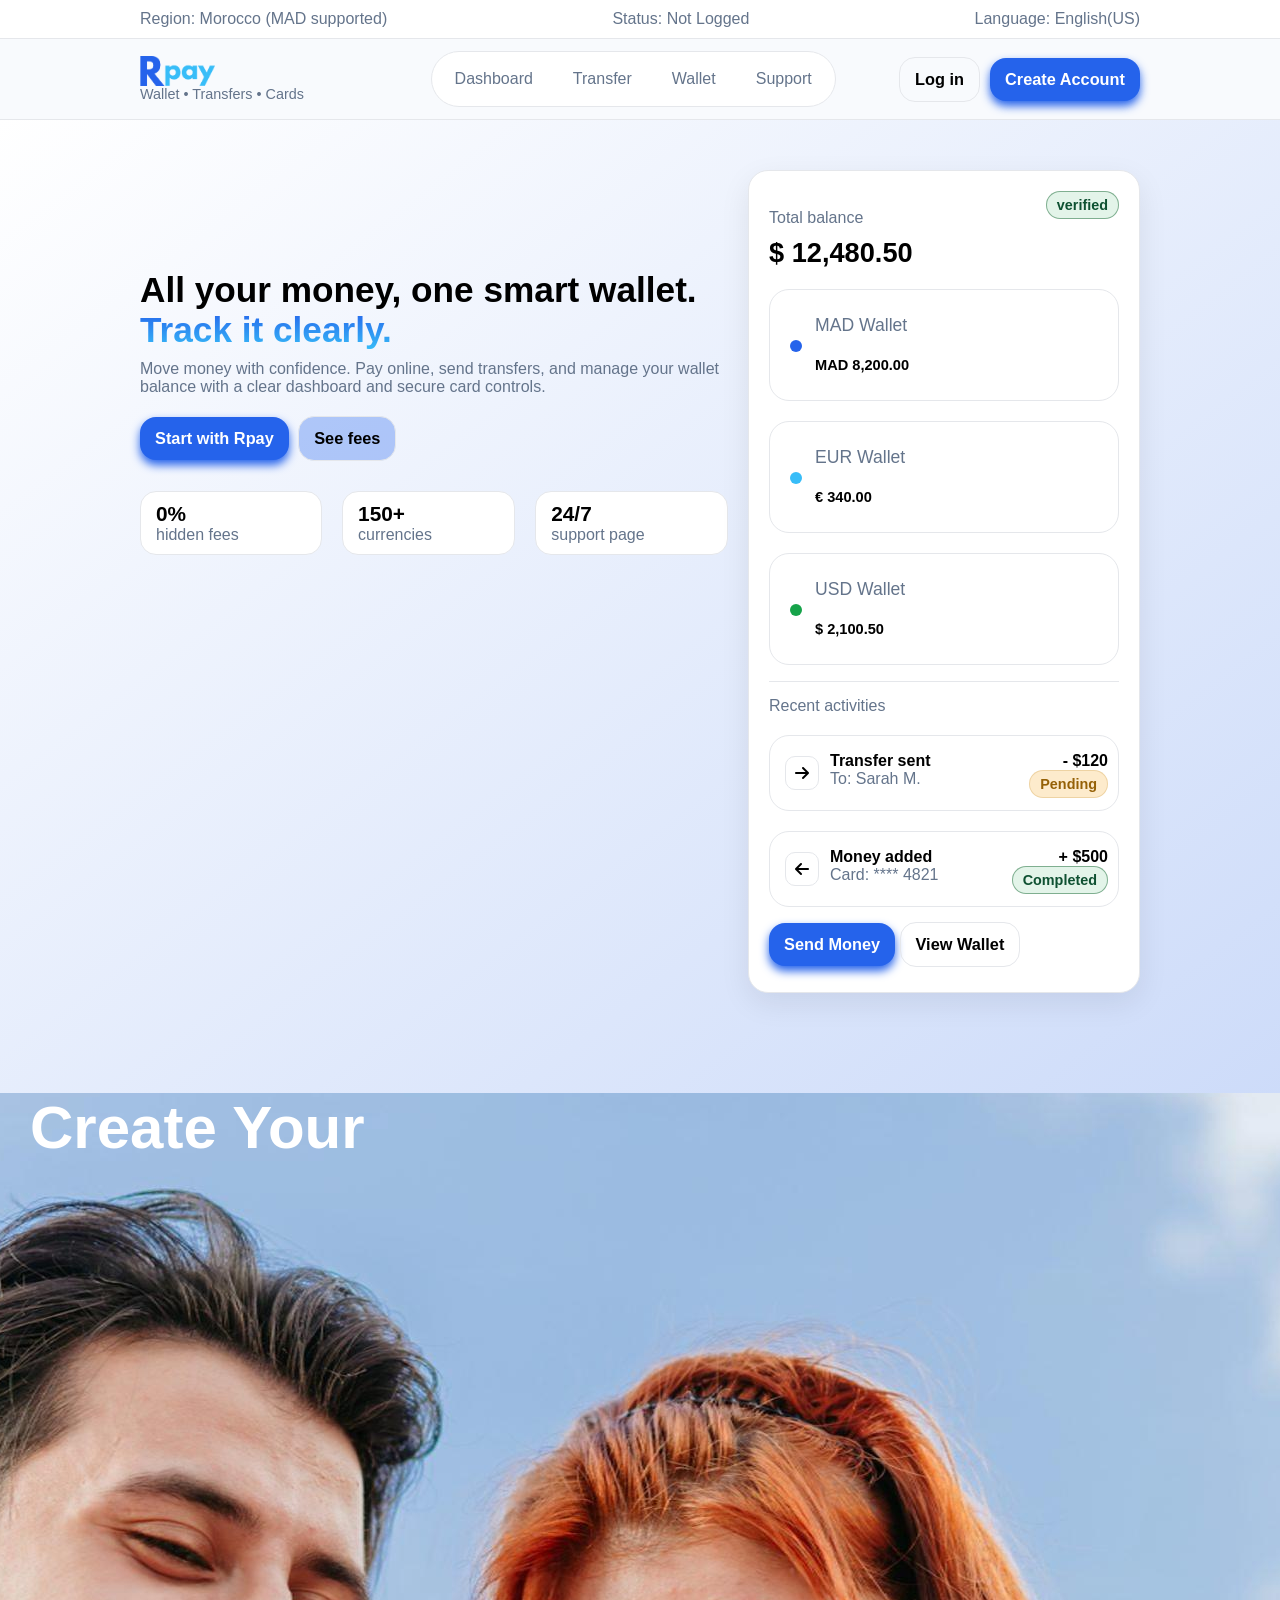
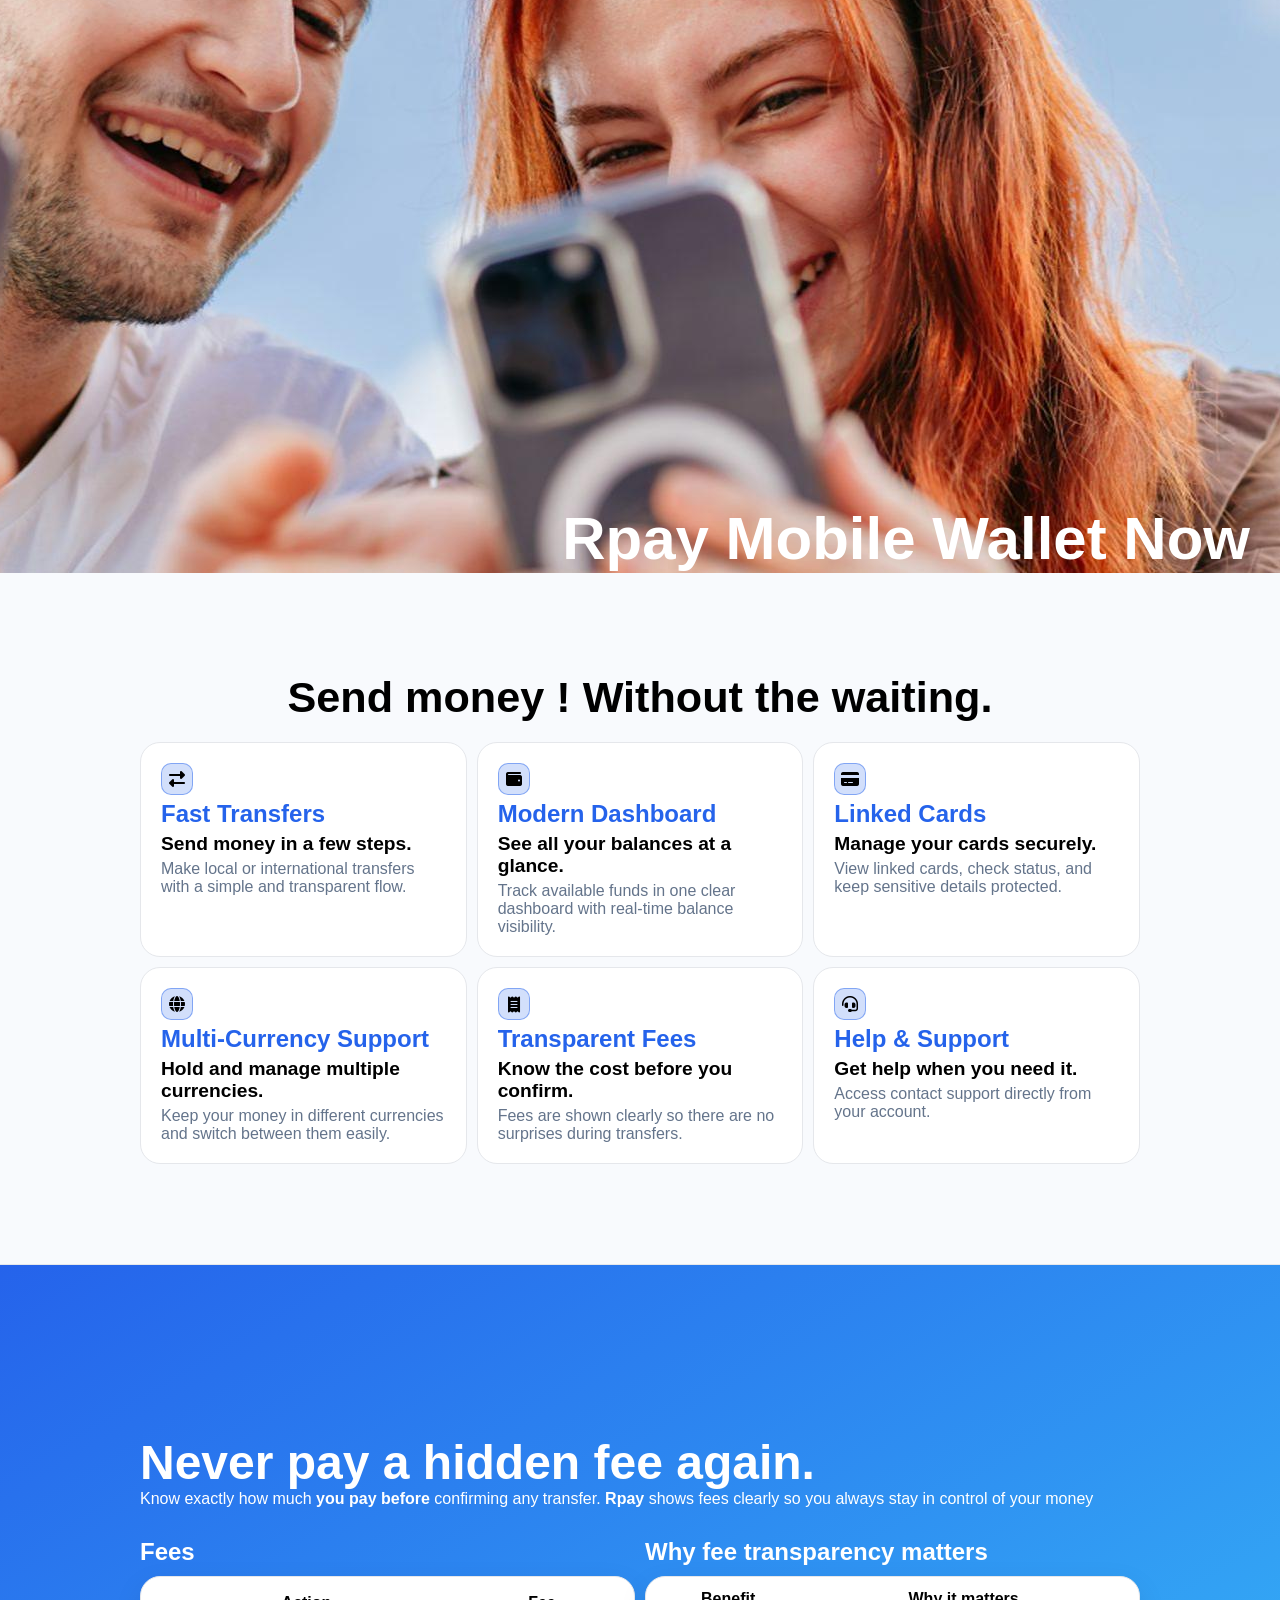
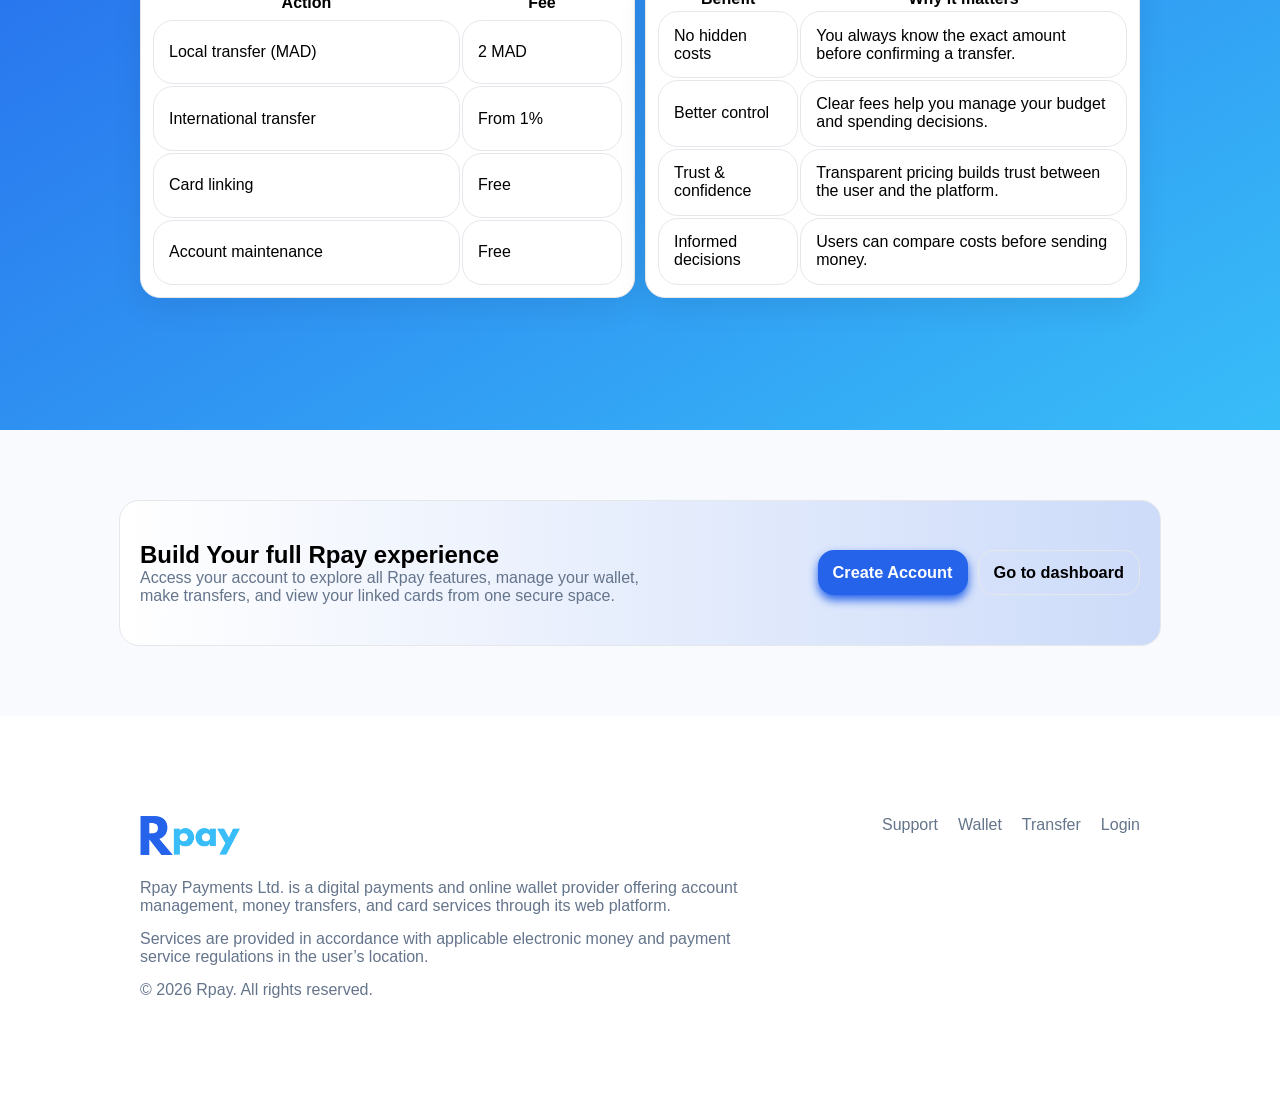
==== commit 6bad6f7e: "Remove .html from path of project" ====
--- a/index.html
+++ b/index.html
@@ -9,15 +9,16 @@
     <meta name="viewport" content="width=device-width, initial-scale=1.0">
     <meta charset="UTF-8">
     <title>Rpay: The international Bank and Mobile Wallet</title>
-    <link rel="icon" href="assets/icon/R-logo.png">
+    <link rel="icon" href="/assets/icon/R-logo.png">
     <meta name="theme-color" content="#2563EB">
+    
     <!-- StyleSheets -->
     <link rel="stylesheet" href="https://cdnjs.cloudflare.com/ajax/libs/font-awesome/6.5.1/css/all.min.css">
-    <link rel="stylesheet" href="assets/styles/root.css">
-    <link rel="stylesheet" href="assets/styles/index.css">
+    <link rel="stylesheet" href="/assets/styles/root.css">
+    <link rel="stylesheet" href="/assets/styles/index.css">
 </head>
 <body>
-    <div class="home-entry-animation"><img src="assets/img/logos/Rpay.png"></div>
+    <div class="home-entry-animation"><img src="/assets/img/logos/Rpay.png"></div>
     <header>
             <div class="container">
                 <p>Region: Morocco (MAD supported)</p>
@@ -29,8 +30,8 @@
     <nav class="sticky-nav">
         <div class="container">
                 <nav class="nav1">
-                    <a href="index.html">
-                        <img src="assets/img/logos/Rpay.png" alt="Rpay">
+                    <a href="/">
+                        <img src="/assets/img/logos/Rpay.png" alt="Rpay">
                         <span>Wallet • Transfers • Cards</span>
                     </a>
                 </nav>
@@ -45,15 +46,15 @@
                 </div>
                 
                 <nav class="nav2">
-                       <a href="customer/Auth.html">Dashboard</a>
-                        <a href="customer/Auth.html">Transfer</a>
-                        <a href="customer/Auth.html">Wallet</a>
-                        <a href="customer/Auth.html">Support</a> 
+                       <a href="/customer/auth">Dashboard</a>
+                        <a href="/customer/auth">Transfer</a>
+                        <a href="/customer/auth">Wallet</a>
+                        <a href="/customer/auth">Support</a> 
                 </nav>
 
                 <nav class="nav3">
-                    <a href="customer/Auth.html" class="btn btn-light">Log in</a>
-                    <a href="customer/Auth.html" class="btn btn-primary">Create Account</a>
+                    <a href="/customer/auth" class="btn btn-light">Log in</a>
+                    <a href="/customer/auth" class="btn btn-primary">Create Account</a>
                 </nav>
             </div>
         </div>
@@ -132,8 +133,8 @@
                                 </div>
                             </div>
                             <div class="options">
-                                <a href="customer/Auth.html" class="btn btn-primary">Send Money</a>
-                                <a href="customer/Auth.html" class="btn btn-light">View Wallet</a>
+                                <a href="/customer/auth" class="btn btn-primary">Send Money</a>
+                                <a href="/customer/auth" class="btn btn-light">View Wallet</a>
                             </div>
                         </div>
                     </div>
@@ -263,8 +264,8 @@
                     <p>Access your account to explore all Rpay features, manage your wallet, make transfers, and view your linked cards from one secure space.</p>
                 </div>
                 <div class="right">
-                        <a href="customer/Auth.html" class="btn btn-primary">Create Account</a>
-                        <a href="customer/Auth.html" class="btn btn-light">Go to dashboard</a>
+                        <a href="customer/auth" class="btn btn-primary">Create Account</a>
+                        <a href="customer/auth" class="btn btn-light">Go to dashboard</a>
                 </div>
             </div>
           </section>
@@ -273,16 +274,16 @@
     <footer>
         <div class="container">
             <div class="left">
-                <a href="index.html"><img src="assets/img/logos/Rpay.png" alt=""></a>
+                <a href="/"><img src="assets/img/logos/Rpay.png" alt=""></a>
                 <p class="copyright">Rpay Payments Ltd. is a digital payments and online wallet provider offering account management, money transfers, and card services through its web platform.</p>
                 <p class="copyright">Services are provided in accordance with applicable electronic money and payment service regulations in the user’s location.</p>
                 <p>© 2026 Rpay. All rights reserved.</p>
             </div>
             <div class="right">
-                <a href="customer/Auth.html">Support</a>
-                <a href="customer/Auth.html">Wallet</a>
-                <a href="customer/Auth.html">Transfer</a>
-                <a href="customer/Auth.html">Login</a>
+                <a href="/customer/auth">Support</a>
+                <a href="/customer/auth">Wallet</a>
+                <a href="/customer/auth">Transfer</a>
+                <a href="/customer/auth">Login</a>
             </div>
         </div>
     </footer>
--- a/assets/styles/root.css
+++ b/assets/styles/root.css
@@ -601,7 +601,7 @@
     border-radius: var(--radius-badge);
     position: absolute;
     left: 2px;
-    top: 1.5px;
+    top: 1.7px;
 }
 
 /* Animations keyframes ????*/
